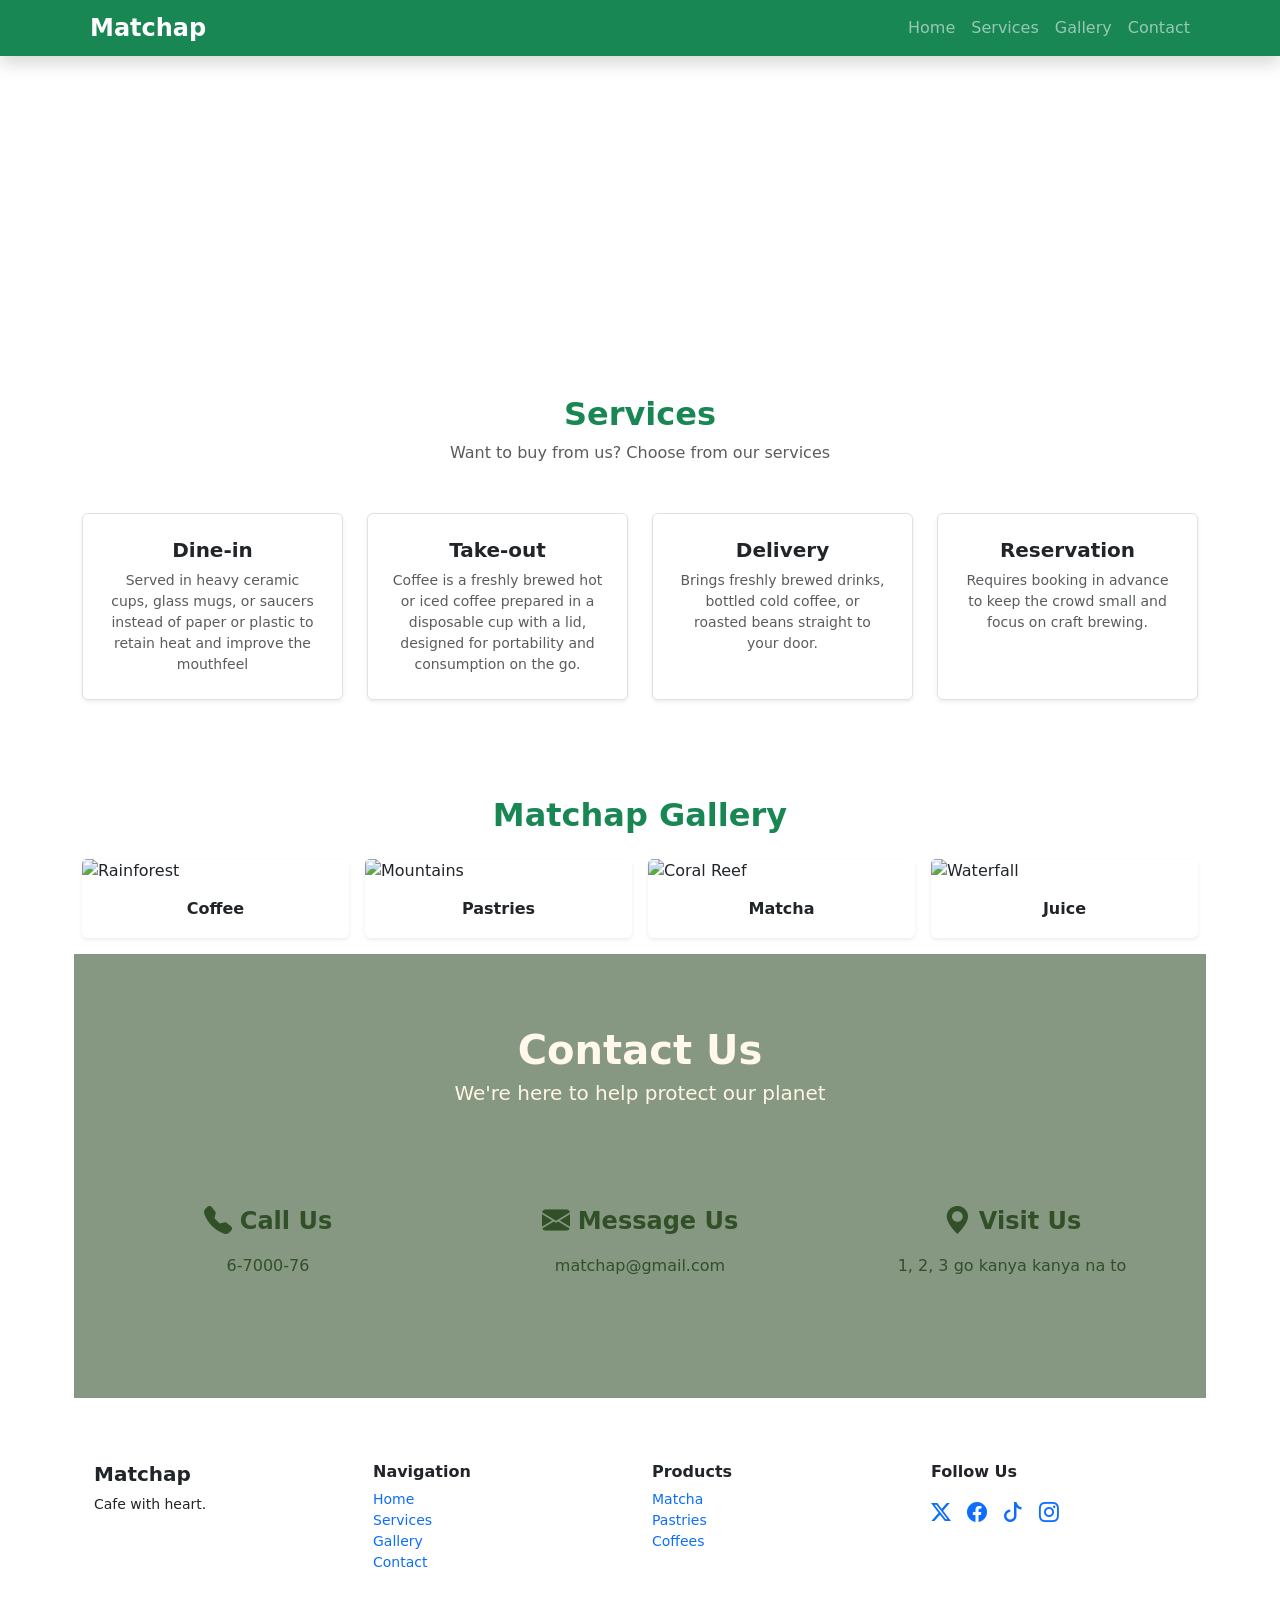
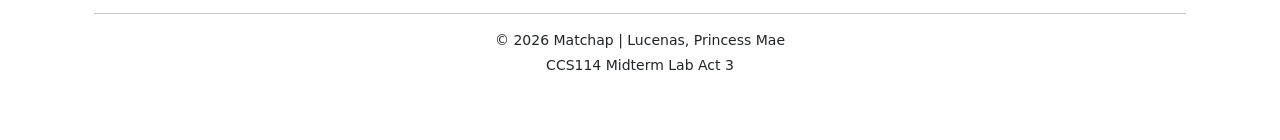
==== landing.html @ 302a8030 "Add files via upload" ====
<!DOCTYPE html>
<html lang="en">
<head>
  <meta charset="UTF-8">
  <meta name="viewport" content="width=device-width, initial-scale=1.0">
  <title>Solandise | Nature & Environment </title>

 
  <link href="https://cdn.jsdelivr.net/npm/bootstrap@5.3.8/dist/css/bootstrap.min.css" rel="stylesheet" integrity="sha384-sRIl4kxILFvY47J16cr9ZwB07vP4J8+LH7qKQnuqkuIAvNWLzeN8tE5YBujZqJLB" crossorigin="anonymous">
 
  <link rel="stylesheet" href="https://cdn.jsdelivr.net/npm/bootstrap-icons@1.13.1/font/bootstrap-icons.min.css">
   
  <link rel="stylesheet" href="style.css">

</head>
<body>

 
  <nav class="navbar navbar-expand-lg navbar-dark bg-success sticky-top navbar-sticky-fix shadow py-2">
    <div class="container">
      <a class="navbar-brand fw-bold fs-4 d-flex align-items-center gap-2" href="#home">
        <i></i>
        <h5 class="footer-brand-title fw-bold font-serif mb-0 fs-4">Matchap</h5>
      </a>
      
      <button class="navbar-toggler" type="button" data-bs-toggle="collapse" data-bs-target="#ecoNavbar" aria-controls="ecoNavbar" aria-expanded="false" aria-label="Toggle navigation">
        <span class="navbar-toggler-icon"></span>
      </button>

      <div class="collapse navbar-collapse" id="ecoNavbar">
        <ul class="navbar-nav ms-auto mb-2 mb-lg-0">
          <li class="nav-item"><a class="nav-link" href="#home">Home</a></li>
          <li class="nav-item"><a class="nav-link" href="#categories">Services</a></li>
          <li class="nav-item"><a class="nav-link" href="#gallery">Gallery</a></li>
          <li class="nav-item"><a class="nav-link" href="#contact">Contact</a></li>
        </ul>
      </div>
    </div>
  </nav>


  <header id="home" class="position-relative">
    <div id="heroCarousel" class="carousel slide carousel-fade hero-editorial-carousel" data-bs-ride="carousel">
      
      <div class="carousel-indicators hero-carousel-indicators">
        <button type="button" data-bs-target="#heroCarousel" data-bs-slide-to="0" class="active" aria-current="true" aria-label="Slide 1: Overview"></button>
        <button type="button" data-bs-target="#heroCarousel" data-bs-slide-to="1" aria-label="Slide 2: Forests"></button>
        <button type="button" data-bs-target="#heroCarousel" data-bs-slide-to="2" aria-label="Slide 3: Aquatic"></button>
        <button type="button" data-bs-target="#heroCarousel" data-bs-slide-to="3" aria-label="Slide 4: Mountains"></button>
        <button type="button" data-bs-target="#heroCarousel" data-bs-slide-to="4" aria-label="Slide 5: Arid Lands"></button>
      </div>

      <div class="carousel-inner">
        
       
        <div class="carousel-item active" data-bs-interval="6000">
          <div class="hero-slide slide-overview d-flex flex-column justify-content-center align-items-center text-white text-center px-3">
            <div class="container position-relative z-1 py-5">
              <p class="text-uppercase letter-spacing-widest small fw-bold text-white mb-2">
                Welcome to
              </p>
              <h1 class="display-1 font-serif fw-normal mb-3">
               Matchap
              </h1>
              <p class="lead text-white max-w-600 mx-auto mb-4 fs-5 fw-normal">
                Taste the goodness of our matcha, pastries, and coffees
              </p>
            </div>
          </div>
        </div>

        
        <div class="carousel-item" data-bs-interval="6000">
          <div class="hero-slide slide-forest d-flex flex-column justify-content-center align-items-center text-white text-center px-3">
            <div class="container position-relative z-1 py-5">
              <h1 class="display-1 font-serif fw-normal mb-3">
                Matcha
              </h1>
            </div>
          </div>
        </div>

       
        <div class="carousel-item" data-bs-interval="6000">
            <div class="hero-slide slide-forest d-flex flex-column justify-content-center align-items-center text-white text-center px-3">
              <div class="container position-relative z-1 py-5">
                <h1 class="display-1 font-serif fw-normal mb-3">
                  Pastries
                </h1>
              </div>
            </div>
          </div>
  

          <div class="carousel-item" data-bs-interval="6000">
            <div class="hero-slide slide-forest d-flex flex-column justify-content-center align-items-center text-white text-center px-3">
              <div class="container position-relative z-1 py-5">
                <h1 class="display-1 font-serif fw-normal mb-3">
                  Coffees
                </h1>
              </div>
            </div>
          </div>


      <button class="carousel-control-prev hero-carousel-control" type="button" data-bs-target="#heroCarousel" data-bs-slide="prev">
        <span class="carousel-control-prev-icon" aria-hidden="true"></span>
        <span class="visually-hidden">Previous</span>
      </button>
      <button class="carousel-control-next hero-carousel-control" type="button" data-bs-target="#heroCarousel" data-bs-slide="next">
        <span class="carousel-control-next-icon" aria-hidden="true"></span>
        <span class="visually-hidden">Next</span>
      </button>
    </div>
  </header>


  <section id="categories" class="py-5">
  <div class="container">
    <div class="text-center mb-5">
      <h2 class="fw-bold text-success font-serif">Services</h2>
      <p class="text-muted">Want to buy from us? Choose from our services</p>
    </div>

    <div class="row g-4">
    
      <div class="col-12 col-sm-6 col-lg-3">
        <div class="category-card card-forest p-4 border rounded text-center shadow-sm h-100 bg-white">
          <h5 class="fw-bold">Dine-in</h5>
          <p class="small text-muted mb-0">Served in heavy ceramic cups, glass mugs, or saucers instead of paper or plastic to retain heat and improve the mouthfeel</p>
        </div>
      </div>

     
      <div class="col-12 col-sm-6 col-lg-3">
        <div class="category-card card-aquatic p-4 border rounded text-center shadow-sm h-100 bg-white">
          <h5 class="fw-bold">Take-out</h5>
          <p class="small text-muted mb-0">Coffee is a freshly brewed hot or iced coffee prepared in a disposable cup with a lid, designed for portability and consumption on the go.</p>
        </div>
      </div>

      
      <div class="col-12 col-sm-6 col-lg-3">
        <div class="category-card card-mountain p-4 border rounded text-center shadow-sm h-100 bg-white">
          <h5 class="fw-bold">Delivery</h5>
          <p class="small text-muted mb-0">Brings freshly brewed drinks, bottled cold coffee, or roasted beans straight to your door.</p>
        </div>
      </div>

     
      <div class="col-12 col-sm-6 col-lg-3">
        <div class="category-card card-arid p-4 border rounded text-center shadow-sm h-100 bg-white">
          <h5 class="fw-bold">Reservation</h5>
          <p class="small text-muted mb-0"> Requires booking in advance to keep the crowd small and focus on craft brewing.</p>
        </div>
      </div>
    </div>
  </div>
</section>

  
  <section id="gallery" class="py-5">
    <div class="container">
      <div class="text-center mb-4">
        <h2 class="fw-bold text-success font-serif">Matchap Gallery</h2>
      </div>

      <div class="row g-3">
       
        <div class="col-12 col-sm-6 col-md-4 col-xl-3">
          <div class="card gallery-card h-100 shadow-sm border-0"
             
             
               data-bs-img="https://images.unsplash.com/photo-1448375240586-882707db888b?q=80&w=1200&auto=format&fit=crop"
               data-bs-desc="The Amazon Rainforest produces over 20% of the world's oxygen and shelters millions of species in its layered canopy ecosystem.">
            <div class="gallery-img-wrapper rounded-top">
              <img src="https://www.allrecipes.com/thmb/chsZz0jqIHWYz39ViZR-9k_BkkE=/1500x0/filters:no_upscale():max_bytes(150000):strip_icc()/8624835-how-to-make-a-cappuccino-beauty-4x3-0301-13d55eaad60b42058f24369c292d4ccb.jpg" class="card-img-top" alt="Rainforest">
            </div>
            <div class="card-body text-center p-3">
              <h6 class="card-title fw-bold mb-1">Coffee</h6>
            </div>
          </div>
        </div>

       
        <div class="col-12 col-sm-6 col-md-4 col-xl-3">
          <div class="card gallery-card h-100 shadow-sm border-0"
               data-bs-img="https://images.unsplash.com/photo-1464822759023-fed622ff2c3b?q=80&w=1200&auto=format&fit=crop"
               data-bs-desc="High-altitude mountain summits capped with snow offer critical freshwater reserves and unique alpine wildlife habitats.">
            <div class="gallery-img-wrapper rounded-top">
              <img src="https://encrypted-tbn0.gstatic.com/images?q=tbn:ANd9GcTPP4_k0gx8xPU3AjCWlKSpALDH6JvY8oL9SQtRkcjQSY1G3tnsMnr6jUxZ&s=10" class="card-img-top" alt="Mountains">
            </div>
            <div class="card-body text-center p-3">
              <h6 class="card-title fw-bold mb-1">Pastries</h6>
            </div>
          </div>
        </div>

       
        <div class="col-12 col-sm-6 col-md-4 col-xl-3">
          <div class="card gallery-card h-100 shadow-sm border-0"
            
               data-bs-img="https://encrypted-tbn0.gstatic.com/images?q=tbn:ANd9GcRx8ynShtuydvoX6J54wBqogexmwl8EUHrtztBY7zQAytU9ygn4oCsEX3CW&s=10q=80&w=1200&auto=format&fit=crop"
               data-bs-desc="Coral reefs act as marine rainforests, supporting 25% of all ocean life despite covering less than 1% of the seabed floor.">
            <div class="gallery-img-wrapper rounded-top">
              <img src="https://encrypted-tbn0.gstatic.com/images?q=tbn:ANd9GcQlTKJ1kAHsY4JgL_bBX0NVP59Lj6bfiFrumLeVUz4rCg&s=10" class="card-img-top" alt="Coral Reef">
            </div>
            <div class="card-body text-center p-3">
              <h6 class="card-title fw-bold mb-1">Matcha</h6>
            </div>
          </div>
        </div>

        
        <div class="col-12 col-sm-6 col-md-4 col-xl-3">
          <div class="card gallery-card h-100 shadow-sm border-0"
               data-bs-img="https://images.unsplash.com/photo-1432405972618-c60b0225b8f9?q=80&w=1200&auto=format&fit=crop"
               data-bs-desc="Cascading mountain streams deliver nutrient-rich waters into surrounding river systems and support thriving riverbank biomes.">
            <div class="gallery-img-wrapper rounded-top">
              <img src="https://www.folgerscoffee.com/folgers/articles/35%20Types%20of%20Coffee/5250/image-thumb__5250__responsive_1534_JPEG/Hero-mobile-80percent-1534x1227.a16103c4.jpg" class="card-img-top" alt="Waterfall">
            </div>
            <div class="card-body text-center p-3">
             
              <h6 class="card-title fw-bold mb-1">Juice</h6>
             
            </div>
          </div>
        </div>

       
        

 
 <section id="contact" class="py-5" style="background-color: #869782;"> 
    <div class="container py-4">
      <div class="text-center mb-5">
        <h2 class="fw-bold fs-1 font-serif mb-1" style="color: #fff8eb;">Contact Us</h2>
        <p class="fs-5 mb-0" style="color: #fff6e5;">We're here to help protect our planet</p>
      </div>

      <div class="row g-4 justify-content-center">
        
        <div class="col-12 col-md-4">
          <div class="p-5 rounded-3 h-100 d-flex flex-column justify-content-center align-items-center text-center planet-card">
            <h4 class="fw-bold d-flex align-items-center mb-3 fs-4" style="color: #315028;">
              <i class="bi bi-telephone-fill me-2 fs-3" style="color: #315028;"></i> Call Us
            </h4>
            <p class="mb-0 fs-6 fw-medium" style="color: #315028;">6-7000-76</p>
          </div>
        </div>

        
        <div class="col-12 col-md-4">
          <div class="p-5 rounded-3 h-100 d-flex flex-column justify-content-center align-items-center text-center planet-card">
            <h4 class="fw-bold d-flex align-items-center mb-3 fs-4" style="color: #315028;">
              <i class="bi bi-envelope-fill me-2 fs-3" style="color: #315028;"></i> Message Us
            </h4>
            <p class="mb-0 fs-6 fw-medium" style="color: #315028;">matchap@gmail.com</p>
          </div>
        </div>

       
        <div class="col-12 col-md-4">
          <div class="p-5 rounded-3 h-100 d-flex flex-column justify-content-center align-items-center text-center planet-card">
            <h4 class="fw-bold d-flex align-items-center mb-3 fs-4" style="color: #315028;">
              <i class="bi bi-geo-alt-fill me-2 fs-3" style="color: #315028;"></i> Visit Us
            </h4>
            <p class="mb-0 fs-6" style="color: #315028;">1, 2, 3 go kanya kanya na to</p>
          </div>
        </div>
      </div>
    </div>
</section>

  <footer class="custom-footer pt-5 pb-3">
  <div class="container">
    <div class="row g-4 mb-4">
      
 
      <div class="col-6 col-md-3">
        <div class="d-flex align-items-center gap-2 mb-2">
          <h5 class="footer-brand-title fw-bold font-serif mb-0">Matchap</h5>
        </div>
        <p class="footer-text small">Cafe with heart.</p>
    </div>

      <div class="col-6 col-md-3">
        <h6 class="footer-heading fw-bold">Navigation</h6>
        <ul class="list-unstyled small">
          <li><a href="#home" class="footer-link text-decoration-none">Home</a></li>
          <li><a href="#categories" class="footer-link text-decoration-none">Services</a></li>
          <li><a href="#gallery" class="footer-link text-decoration-none">Gallery</a></li>
          <li><a href="#contact" class="footer-link text-decoration-none">Contact</a></li>
        </ul>
      </div>


      <div class="col-6 col-md-3">
        <h6 class="footer-heading fw-bold">Products</h6>
        <ul class="list-unstyled small footer-text">
           <li><a href="#gallery" class="footer-link text-decoration-none">Matcha</a></li>
          <li><a href="#gallery" class="footer-link text-decoration-none">Pastries</a></li>
          <li><a href="#gallery" class="footer-link text-decoration-none">Coffees</a></li>
        </ul>
      </div>

      
      <div class="col-6 col-md-3">
        <h6 class="footer-heading fw-bold mb-3">Follow Us</h6>
        <div class="d-flex gap-3 fs-5">
          <a href="#" class="social-icon" aria-label="Twitter"><i class="bi bi-twitter-x"></i></a>
          <a href="#" class="social-icon" aria-label="Facebook"><i class="bi bi-facebook"></i></a>
          <a href="#" class="social-icon" aria-label="TikTok"><i class="bi bi-tiktok"></i></a>
          <a href="#" class="social-icon" aria-label="Instagram"><i class="bi bi-instagram"></i></a>
        </div>
      </div>
    </div>

    <hr class="footer-divider">

    
    <div class="text-center small footer-text">
      <p class="mb-1">&copy; 2026 Matchap | Lucenas, Princess Mae</p>
      <p class="mb-0">CCS114 Midterm Lab Act 3</p>
    </div>
  </div>
</footer>


<script src="https://cdn.jsdelivr.net/npm/bootstrap@5.3.8/dist/js/bootstrap.bundle.min.js" integrity="sha384-FKyoEForCGlyvwx9Hj09JcYn3nv7wiPVlz7YYwJrWVcXK/BmnVDxM+D2scQbITxI" crossorigin="anonymous"></script>
</body>
</html>
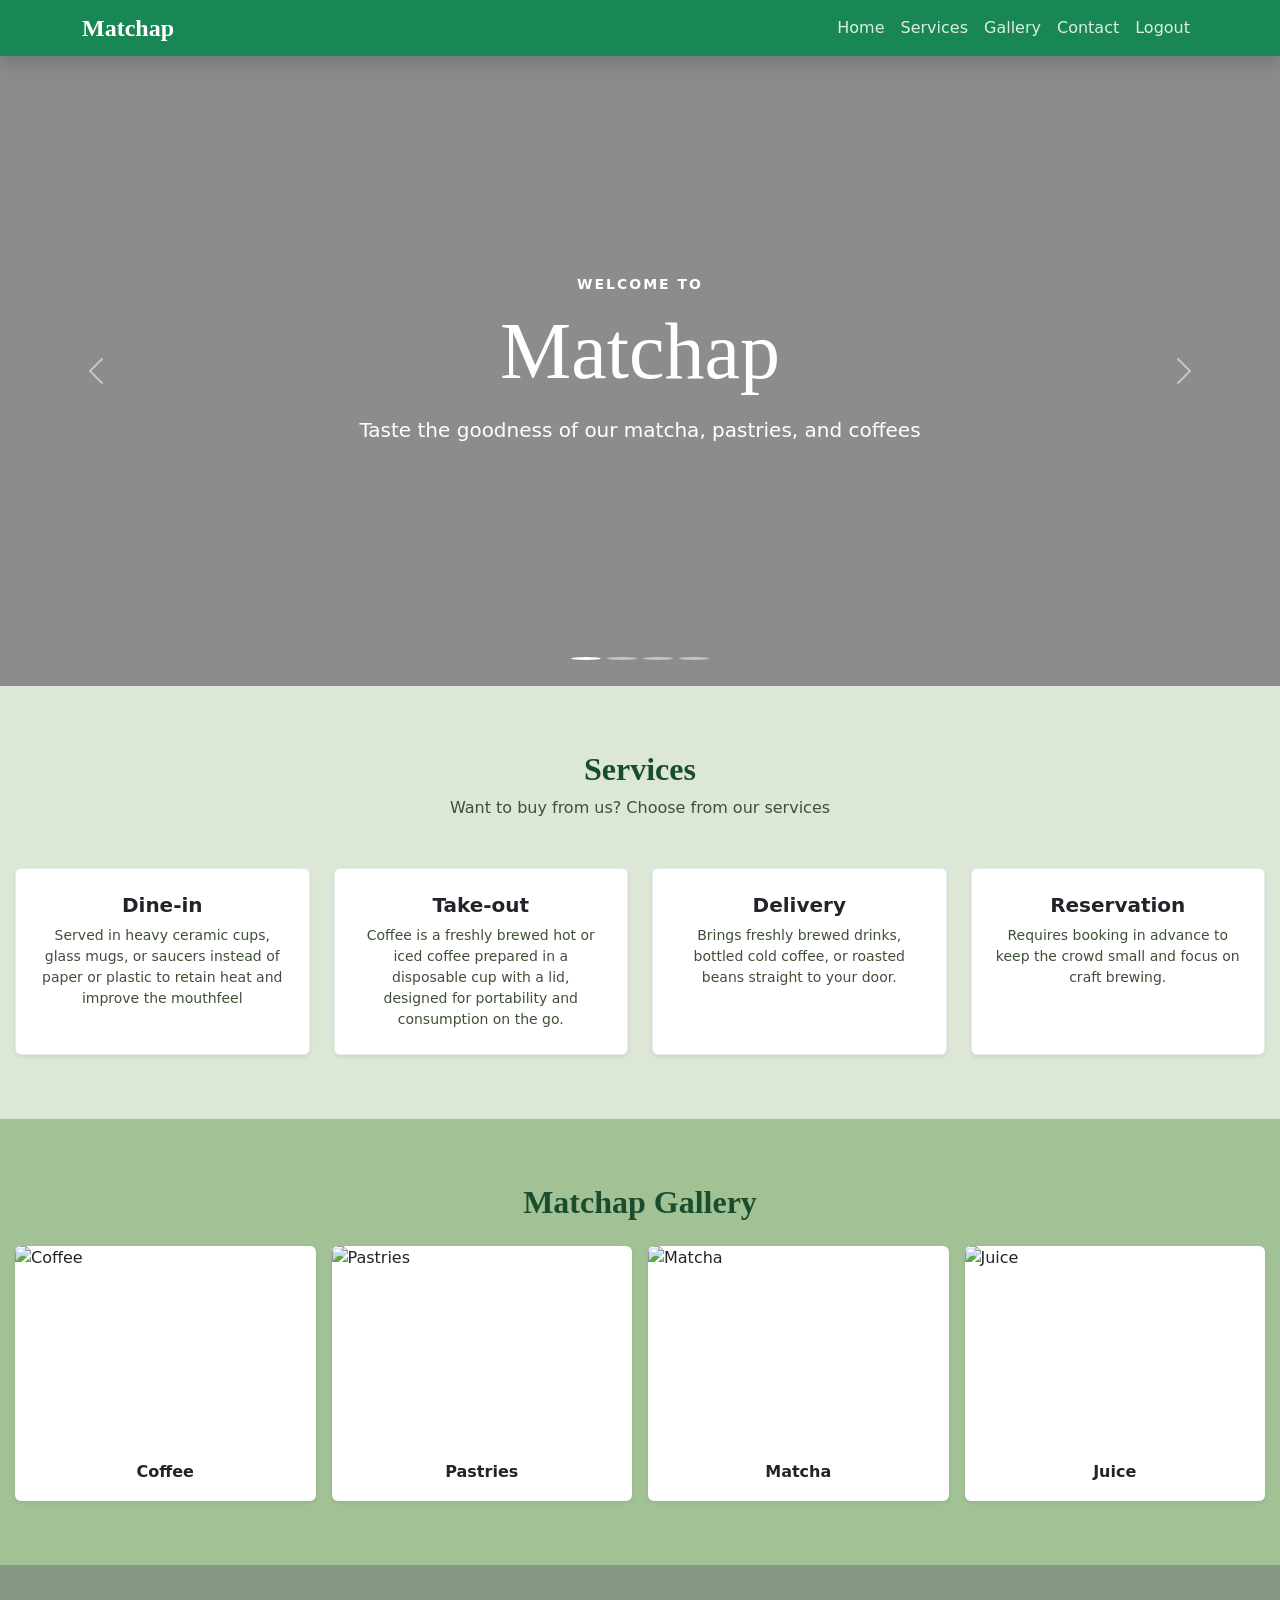
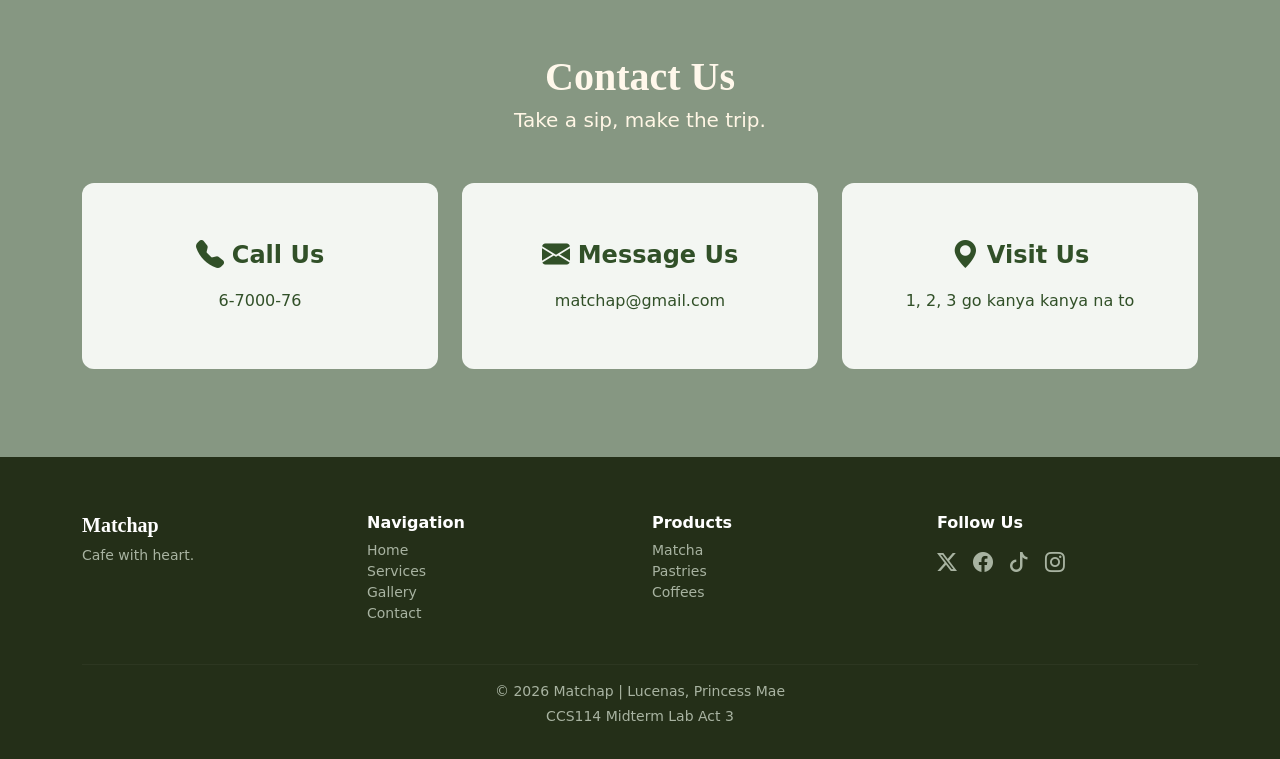
==== commit 56cabf08: "Add files via upload" ====
--- a/landing.html
+++ b/landing.html
@@ -1,27 +1,20 @@
-
-
 <!DOCTYPE html>
 <html lang="en">
 <head>
   <meta charset="UTF-8">
   <meta name="viewport" content="width=device-width, initial-scale=1.0">
-  <title>Solandise | Nature & Environment </title>
-
+  <title>Matchap | Cafe & Drinks</title>
  
   <link href="https://cdn.jsdelivr.net/npm/bootstrap@5.3.8/dist/css/bootstrap.min.css" rel="stylesheet" integrity="sha384-sRIl4kxILFvY47J16cr9ZwB07vP4J8+LH7qKQnuqkuIAvNWLzeN8tE5YBujZqJLB" crossorigin="anonymous">
- 
   <link rel="stylesheet" href="https://cdn.jsdelivr.net/npm/bootstrap-icons@1.13.1/font/bootstrap-icons.min.css">
-   
   <link rel="stylesheet" href="style.css">
-
 </head>
 <body>
 
- 
+  <!-- NAVBAR -->
   <nav class="navbar navbar-expand-lg navbar-dark bg-success sticky-top navbar-sticky-fix shadow py-2">
     <div class="container">
       <a class="navbar-brand fw-bold fs-4 d-flex align-items-center gap-2" href="#home">
-        <i></i>
         <h5 class="footer-brand-title fw-bold font-serif mb-0 fs-4">Matchap</h5>
       </a>
       
@@ -35,75 +28,58 @@
           <li class="nav-item"><a class="nav-link" href="#categories">Services</a></li>
           <li class="nav-item"><a class="nav-link" href="#gallery">Gallery</a></li>
           <li class="nav-item"><a class="nav-link" href="#contact">Contact</a></li>
+          <li class="nav-item"><a class="nav-link" href="index.html">Logout</a></li>
         </ul>
       </div>
     </div>
   </nav>
 
-
+  <!-- HERO SECTION -->
   <header id="home" class="position-relative">
     <div id="heroCarousel" class="carousel slide carousel-fade hero-editorial-carousel" data-bs-ride="carousel">
       
       <div class="carousel-indicators hero-carousel-indicators">
-        <button type="button" data-bs-target="#heroCarousel" data-bs-slide-to="0" class="active" aria-current="true" aria-label="Slide 1: Overview"></button>
-        <button type="button" data-bs-target="#heroCarousel" data-bs-slide-to="1" aria-label="Slide 2: Forests"></button>
-        <button type="button" data-bs-target="#heroCarousel" data-bs-slide-to="2" aria-label="Slide 3: Aquatic"></button>
-        <button type="button" data-bs-target="#heroCarousel" data-bs-slide-to="3" aria-label="Slide 4: Mountains"></button>
-        <button type="button" data-bs-target="#heroCarousel" data-bs-slide-to="4" aria-label="Slide 5: Arid Lands"></button>
+        <button type="button" data-bs-target="#heroCarousel" data-bs-slide-to="0" class="active" aria-current="true" aria-label="Slide 1"></button>
+        <button type="button" data-bs-target="#heroCarousel" data-bs-slide-to="1" aria-label="Slide 2"></button>
+        <button type="button" data-bs-target="#heroCarousel" data-bs-slide-to="2" aria-label="Slide 3"></button>
+        <button type="button" data-bs-target="#heroCarousel" data-bs-slide-to="3" aria-label="Slide 4"></button>
       </div>
 
       <div class="carousel-inner">
-        
-       
         <div class="carousel-item active" data-bs-interval="6000">
           <div class="hero-slide slide-overview d-flex flex-column justify-content-center align-items-center text-white text-center px-3">
             <div class="container position-relative z-1 py-5">
-              <p class="text-uppercase letter-spacing-widest small fw-bold text-white mb-2">
-                Welcome to
-              </p>
-              <h1 class="display-1 font-serif fw-normal mb-3">
-               Matchap
-              </h1>
-              <p class="lead text-white max-w-600 mx-auto mb-4 fs-5 fw-normal">
-                Taste the goodness of our matcha, pastries, and coffees
-              </p>
-            </div>
-          </div>
-        </div>
-
-        
+              <p class="text-uppercase letter-spacing-widest small fw-bold text-white mb-2">Welcome to</p>
+              <h1 class="display-1 font-serif fw-normal mb-3">Matchap</h1>
+              <p class="lead text-white max-w-600 mx-auto mb-4 fs-5 fw-normal">Taste the goodness of our matcha, pastries, and coffees</p>
+            </div>
+          </div>
+        </div>
+
         <div class="carousel-item" data-bs-interval="6000">
           <div class="hero-slide slide-forest d-flex flex-column justify-content-center align-items-center text-white text-center px-3">
             <div class="container position-relative z-1 py-5">
-              <h1 class="display-1 font-serif fw-normal mb-3">
-                Matcha
-              </h1>
-            </div>
-          </div>
-        </div>
-
-       
+              <h1 class="display-1 font-serif fw-normal mb-3">Matcha</h1>
+            </div>
+          </div>
+        </div>
+
         <div class="carousel-item" data-bs-interval="6000">
-            <div class="hero-slide slide-forest d-flex flex-column justify-content-center align-items-center text-white text-center px-3">
-              <div class="container position-relative z-1 py-5">
-                <h1 class="display-1 font-serif fw-normal mb-3">
-                  Pastries
-                </h1>
-              </div>
-            </div>
-          </div>
-  
-
-          <div class="carousel-item" data-bs-interval="6000">
-            <div class="hero-slide slide-forest d-flex flex-column justify-content-center align-items-center text-white text-center px-3">
-              <div class="container position-relative z-1 py-5">
-                <h1 class="display-1 font-serif fw-normal mb-3">
-                  Coffees
-                </h1>
-              </div>
-            </div>
-          </div>
-
+          <div class="hero-slide slide-deep d-flex flex-column justify-content-center align-items-center text-white text-center px-3">
+            <div class="container position-relative z-1 py-5">
+              <h1 class="display-1 font-serif fw-normal mb-3">Pastries</h1>
+            </div>
+          </div>
+        </div>
+
+        <div class="carousel-item" data-bs-interval="6000">
+          <div class="hero-slide slide-free d-flex flex-column justify-content-center align-items-center text-white text-center px-3">
+            <div class="container position-relative z-1 py-5">
+              <h1 class="display-1 font-serif fw-normal mb-3">Coffees</h1>
+            </div>
+          </div>
+        </div>
+      </div>
 
       <button class="carousel-control-prev hero-carousel-control" type="button" data-bs-target="#heroCarousel" data-bs-slide="prev">
         <span class="carousel-control-prev-icon" aria-hidden="true"></span>
@@ -116,51 +92,47 @@
     </div>
   </header>
 
-
+  <!-- SERVICES SECTION -->
   <section id="categories" class="py-5">
-  <div class="container">
-    <div class="text-center mb-5">
-      <h2 class="fw-bold text-success font-serif">Services</h2>
-      <p class="text-muted">Want to buy from us? Choose from our services</p>
-    </div>
-
-    <div class="row g-4">
-    
-      <div class="col-12 col-sm-6 col-lg-3">
-        <div class="category-card card-forest p-4 border rounded text-center shadow-sm h-100 bg-white">
-          <h5 class="fw-bold">Dine-in</h5>
-          <p class="small text-muted mb-0">Served in heavy ceramic cups, glass mugs, or saucers instead of paper or plastic to retain heat and improve the mouthfeel</p>
-        </div>
-      </div>
-
-     
-      <div class="col-12 col-sm-6 col-lg-3">
-        <div class="category-card card-aquatic p-4 border rounded text-center shadow-sm h-100 bg-white">
-          <h5 class="fw-bold">Take-out</h5>
-          <p class="small text-muted mb-0">Coffee is a freshly brewed hot or iced coffee prepared in a disposable cup with a lid, designed for portability and consumption on the go.</p>
-        </div>
-      </div>
-
-      
-      <div class="col-12 col-sm-6 col-lg-3">
-        <div class="category-card card-mountain p-4 border rounded text-center shadow-sm h-100 bg-white">
-          <h5 class="fw-bold">Delivery</h5>
-          <p class="small text-muted mb-0">Brings freshly brewed drinks, bottled cold coffee, or roasted beans straight to your door.</p>
-        </div>
-      </div>
-
-     
-      <div class="col-12 col-sm-6 col-lg-3">
-        <div class="category-card card-arid p-4 border rounded text-center shadow-sm h-100 bg-white">
-          <h5 class="fw-bold">Reservation</h5>
-          <p class="small text-muted mb-0"> Requires booking in advance to keep the crowd small and focus on craft brewing.</p>
-        </div>
-      </div>
-    </div>
-  </div>
-</section>
-
-  
+    <div class="container">
+      <div class="text-center mb-5">
+        <h2 class="fw-bold text-success font-serif">Services</h2>
+        <p class="text-muted">Want to buy from us? Choose from our services</p>
+      </div>
+
+      <div class="row g-4">
+        <div class="col-12 col-sm-6 col-lg-3">
+          <div class="category-card card-forest p-4 border rounded text-center shadow-sm h-100 bg-white">
+            <h5 class="fw-bold">Dine-in</h5>
+            <p class="small text-muted mb-0">Served in heavy ceramic cups, glass mugs, or saucers instead of paper or plastic to retain heat and improve the mouthfeel</p>
+          </div>
+        </div>
+
+        <div class="col-12 col-sm-6 col-lg-3">
+          <div class="category-card card-aquatic p-4 border rounded text-center shadow-sm h-100 bg-white">
+            <h5 class="fw-bold">Take-out</h5>
+            <p class="small text-muted mb-0">Coffee is a freshly brewed hot or iced coffee prepared in a disposable cup with a lid, designed for portability and consumption on the go.</p>
+          </div>
+        </div>
+
+        <div class="col-12 col-sm-6 col-lg-3">
+          <div class="category-card card-mountain p-4 border rounded text-center shadow-sm h-100 bg-white">
+            <h5 class="fw-bold">Delivery</h5>
+            <p class="small text-muted mb-0">Brings freshly brewed drinks, bottled cold coffee, or roasted beans straight to your door.</p>
+          </div>
+        </div>
+
+        <div class="col-12 col-sm-6 col-lg-3">
+          <div class="category-card card-arid p-4 border rounded text-center shadow-sm h-100 bg-white">
+            <h5 class="fw-bold">Reservation</h5>
+            <p class="small text-muted mb-0">Requires booking in advance to keep the crowd small and focus on craft brewing.</p>
+          </div>
+        </div>
+      </div>
+    </div>
+  </section>
+
+  <!-- GALLERY SECTION -->
   <section id="gallery" class="py-5">
     <div class="container">
       <div class="text-center mb-4">
@@ -168,15 +140,10 @@
       </div>
 
       <div class="row g-3">
-       
-        <div class="col-12 col-sm-6 col-md-4 col-xl-3">
-          <div class="card gallery-card h-100 shadow-sm border-0"
-             
-             
-               data-bs-img="https://images.unsplash.com/photo-1448375240586-882707db888b?q=80&w=1200&auto=format&fit=crop"
-               data-bs-desc="The Amazon Rainforest produces over 20% of the world's oxygen and shelters millions of species in its layered canopy ecosystem.">
-            <div class="gallery-img-wrapper rounded-top">
-              <img src="https://www.allrecipes.com/thmb/chsZz0jqIHWYz39ViZR-9k_BkkE=/1500x0/filters:no_upscale():max_bytes(150000):strip_icc()/8624835-how-to-make-a-cappuccino-beauty-4x3-0301-13d55eaad60b42058f24369c292d4ccb.jpg" class="card-img-top" alt="Rainforest">
+        <div class="col-12 col-sm-6 col-md-4 col-xl-3">
+          <div class="card gallery-card h-100 shadow-sm border-0">
+            <div class="gallery-img-wrapper rounded-top">
+              <img src="https://www.allrecipes.com/thmb/chsZz0jqIHWYz39ViZR-9k_BkkE=/1500x0/filters:no_upscale():max_bytes(150000):strip_icc()/8624835-how-to-make-a-cappuccino-beauty-4x3-0301-13d55eaad60b42058f24369c292d4ccb.jpg" class="card-img-top" alt="Coffee">
             </div>
             <div class="card-body text-center p-3">
               <h6 class="card-title fw-bold mb-1">Coffee</h6>
@@ -184,13 +151,10 @@
           </div>
         </div>
 
-       
-        <div class="col-12 col-sm-6 col-md-4 col-xl-3">
-          <div class="card gallery-card h-100 shadow-sm border-0"
-               data-bs-img="https://images.unsplash.com/photo-1464822759023-fed622ff2c3b?q=80&w=1200&auto=format&fit=crop"
-               data-bs-desc="High-altitude mountain summits capped with snow offer critical freshwater reserves and unique alpine wildlife habitats.">
-            <div class="gallery-img-wrapper rounded-top">
-              <img src="https://encrypted-tbn0.gstatic.com/images?q=tbn:ANd9GcTPP4_k0gx8xPU3AjCWlKSpALDH6JvY8oL9SQtRkcjQSY1G3tnsMnr6jUxZ&s=10" class="card-img-top" alt="Mountains">
+        <div class="col-12 col-sm-6 col-md-4 col-xl-3">
+          <div class="card gallery-card h-100 shadow-sm border-0">
+            <div class="gallery-img-wrapper rounded-top">
+              <img src="https://encrypted-tbn0.gstatic.com/images?q=tbn:ANd9GcTPP4_k0gx8xPU3AjCWlKSpALDH6JvY8oL9SQtRkcjQSY1G3tnsMnr6jUxZ&s=10" class="card-img-top" alt="Pastries">
             </div>
             <div class="card-body text-center p-3">
               <h6 class="card-title fw-bold mb-1">Pastries</h6>
@@ -198,14 +162,10 @@
           </div>
         </div>
 
-       
-        <div class="col-12 col-sm-6 col-md-4 col-xl-3">
-          <div class="card gallery-card h-100 shadow-sm border-0"
-            
-               data-bs-img="https://encrypted-tbn0.gstatic.com/images?q=tbn:ANd9GcRx8ynShtuydvoX6J54wBqogexmwl8EUHrtztBY7zQAytU9ygn4oCsEX3CW&s=10q=80&w=1200&auto=format&fit=crop"
-               data-bs-desc="Coral reefs act as marine rainforests, supporting 25% of all ocean life despite covering less than 1% of the seabed floor.">
-            <div class="gallery-img-wrapper rounded-top">
-              <img src="https://encrypted-tbn0.gstatic.com/images?q=tbn:ANd9GcQlTKJ1kAHsY4JgL_bBX0NVP59Lj6bfiFrumLeVUz4rCg&s=10" class="card-img-top" alt="Coral Reef">
+        <div class="col-12 col-sm-6 col-md-4 col-xl-3">
+          <div class="card gallery-card h-100 shadow-sm border-0">
+            <div class="gallery-img-wrapper rounded-top">
+              <img src="https://encrypted-tbn0.gstatic.com/images?q=tbn:ANd9GcQlTKJ1kAHsY4JgL_bBX0NVP59Lj6bfiFrumLeVUz4rCg&s=10" class="card-img-top" alt="Matcha">
             </div>
             <div class="card-body text-center p-3">
               <h6 class="card-title fw-bold mb-1">Matcha</h6>
@@ -213,35 +173,29 @@
           </div>
         </div>
 
-        
-        <div class="col-12 col-sm-6 col-md-4 col-xl-3">
-          <div class="card gallery-card h-100 shadow-sm border-0"
-               data-bs-img="https://images.unsplash.com/photo-1432405972618-c60b0225b8f9?q=80&w=1200&auto=format&fit=crop"
-               data-bs-desc="Cascading mountain streams deliver nutrient-rich waters into surrounding river systems and support thriving riverbank biomes.">
-            <div class="gallery-img-wrapper rounded-top">
-              <img src="https://www.folgerscoffee.com/folgers/articles/35%20Types%20of%20Coffee/5250/image-thumb__5250__responsive_1534_JPEG/Hero-mobile-80percent-1534x1227.a16103c4.jpg" class="card-img-top" alt="Waterfall">
-            </div>
-            <div class="card-body text-center p-3">
-             
+        <div class="col-12 col-sm-6 col-md-4 col-xl-3">
+          <div class="card gallery-card h-100 shadow-sm border-0">
+            <div class="gallery-img-wrapper rounded-top">
+              <img src="https://encrypted-tbn0.gstatic.com/images?q=tbn:ANd9GcTUtmBJahwuh82Pt_-CemdLe5ld27fREx0npn7upsz8IQitj93lu3Gw5Z4d&s=10" class="card-img-top" alt="Juice">
+            </div>
+            <div class="card-body text-center p-3">
               <h6 class="card-title fw-bold mb-1">Juice</h6>
-             
-            </div>
-          </div>
-        </div>
-
-       
-        
-
- 
- <section id="contact" class="py-5" style="background-color: #869782;"> 
+            </div>
+          </div>
+        </div>
+      </div>
+    </div>
+  </section>
+
+  <!-- CONTACT SECTION (FULL VIEWPORT WIDTH) -->
+  <section id="contact"> 
     <div class="container py-4">
       <div class="text-center mb-5">
         <h2 class="fw-bold fs-1 font-serif mb-1" style="color: #fff8eb;">Contact Us</h2>
-        <p class="fs-5 mb-0" style="color: #fff6e5;">We're here to help protect our planet</p>
+        <p class="fs-5 mb-0" style="color: #fff6e5;">Take a sip, make the trip.</p>
       </div>
 
       <div class="row g-4 justify-content-center">
-        
         <div class="col-12 col-md-4">
           <div class="p-5 rounded-3 h-100 d-flex flex-column justify-content-center align-items-center text-center planet-card">
             <h4 class="fw-bold d-flex align-items-center mb-3 fs-4" style="color: #315028;">
@@ -251,7 +205,6 @@
           </div>
         </div>
 
-        
         <div class="col-12 col-md-4">
           <div class="p-5 rounded-3 h-100 d-flex flex-column justify-content-center align-items-center text-center planet-card">
             <h4 class="fw-bold d-flex align-items-center mb-3 fs-4" style="color: #315028;">
@@ -261,7 +214,6 @@
           </div>
         </div>
 
-       
         <div class="col-12 col-md-4">
           <div class="p-5 rounded-3 h-100 d-flex flex-column justify-content-center align-items-center text-center planet-card">
             <h4 class="fw-bold d-flex align-items-center mb-3 fs-4" style="color: #315028;">
@@ -272,63 +224,58 @@
         </div>
       </div>
     </div>
-</section>
-
-  <footer class="custom-footer pt-5 pb-3">
-  <div class="container">
-    <div class="row g-4 mb-4">
-      
- 
-      <div class="col-6 col-md-3">
-        <div class="d-flex align-items-center gap-2 mb-2">
-          <h5 class="footer-brand-title fw-bold font-serif mb-0">Matchap</h5>
-        </div>
-        <p class="footer-text small">Cafe with heart.</p>
-    </div>
-
-      <div class="col-6 col-md-3">
-        <h6 class="footer-heading fw-bold">Navigation</h6>
-        <ul class="list-unstyled small">
-          <li><a href="#home" class="footer-link text-decoration-none">Home</a></li>
-          <li><a href="#categories" class="footer-link text-decoration-none">Services</a></li>
-          <li><a href="#gallery" class="footer-link text-decoration-none">Gallery</a></li>
-          <li><a href="#contact" class="footer-link text-decoration-none">Contact</a></li>
-        </ul>
-      </div>
-
-
-      <div class="col-6 col-md-3">
-        <h6 class="footer-heading fw-bold">Products</h6>
-        <ul class="list-unstyled small footer-text">
-           <li><a href="#gallery" class="footer-link text-decoration-none">Matcha</a></li>
-          <li><a href="#gallery" class="footer-link text-decoration-none">Pastries</a></li>
-          <li><a href="#gallery" class="footer-link text-decoration-none">Coffees</a></li>
-        </ul>
-      </div>
-
-      
-      <div class="col-6 col-md-3">
-        <h6 class="footer-heading fw-bold mb-3">Follow Us</h6>
-        <div class="d-flex gap-3 fs-5">
-          <a href="#" class="social-icon" aria-label="Twitter"><i class="bi bi-twitter-x"></i></a>
-          <a href="#" class="social-icon" aria-label="Facebook"><i class="bi bi-facebook"></i></a>
-          <a href="#" class="social-icon" aria-label="TikTok"><i class="bi bi-tiktok"></i></a>
-          <a href="#" class="social-icon" aria-label="Instagram"><i class="bi bi-instagram"></i></a>
-        </div>
-      </div>
-    </div>
-
-    <hr class="footer-divider">
-
-    
-    <div class="text-center small footer-text">
-      <p class="mb-1">&copy; 2026 Matchap | Lucenas, Princess Mae</p>
-      <p class="mb-0">CCS114 Midterm Lab Act 3</p>
-    </div>
-  </div>
-</footer>
-
-
-<script src="https://cdn.jsdelivr.net/npm/bootstrap@5.3.8/dist/js/bootstrap.bundle.min.js" integrity="sha384-FKyoEForCGlyvwx9Hj09JcYn3nv7wiPVlz7YYwJrWVcXK/BmnVDxM+D2scQbITxI" crossorigin="anonymous"></script>
+  </section>
+
+  <!-- FOOTER (FULL VIEWPORT WIDTH) -->
+  <footer class="custom-footer">
+    <div class="container">
+      <div class="row g-4 mb-4">
+        <div class="col-6 col-md-3">
+          <div class="d-flex align-items-center gap-2 mb-2">
+            <h5 class="footer-brand-title fw-bold font-serif mb-0">Matchap</h5>
+          </div>
+          <p class="footer-text small">Cafe with heart.</p>
+        </div>
+
+        <div class="col-6 col-md-3">
+          <h6 class="footer-heading fw-bold">Navigation</h6>
+          <ul class="list-unstyled small">
+            <li><a href="#home" class="footer-link text-decoration-none">Home</a></li>
+            <li><a href="#categories" class="footer-link text-decoration-none">Services</a></li>
+            <li><a href="#gallery" class="footer-link text-decoration-none">Gallery</a></li>
+            <li><a href="#contact" class="footer-link text-decoration-none">Contact</a></li>
+          </ul>
+        </div>
+
+        <div class="col-6 col-md-3">
+          <h6 class="footer-heading fw-bold">Products</h6>
+          <ul class="list-unstyled small footer-text">
+            <li><a href="#gallery" class="footer-link text-decoration-none">Matcha</a></li>
+            <li><a href="#gallery" class="footer-link text-decoration-none">Pastries</a></li>
+            <li><a href="#gallery" class="footer-link text-decoration-none">Coffees</a></li>
+          </ul>
+        </div>
+
+        <div class="col-6 col-md-3">
+          <h6 class="footer-heading fw-bold mb-3">Follow Us</h6>
+          <div class="d-flex gap-3 fs-5">
+            <a href="#" class="social-icon" aria-label="Twitter"><i class="bi bi-twitter-x"></i></a>
+            <a href="#" class="social-icon" aria-label="Facebook"><i class="bi bi-facebook"></i></a>
+            <a href="#" class="social-icon" aria-label="TikTok"><i class="bi bi-tiktok"></i></a>
+            <a href="#" class="social-icon" aria-label="Instagram"><i class="bi bi-instagram"></i></a>
+          </div>
+        </div>
+      </div>
+
+      <hr class="footer-divider">
+
+      <div class="text-center small footer-text">
+        <p class="mb-1">&copy; 2026 Matchap | Lucenas, Princess Mae</p>
+        <p class="mb-0">CCS114 Midterm Lab Act 3</p>
+      </div>
+    </div>
+  </footer>
+
+  <script src="https://cdn.jsdelivr.net/npm/bootstrap@5.3.8/dist/js/bootstrap.bundle.min.js" integrity="sha384-FKyoEForCGlyvwx9Hj09JcYn3nv7wiPVlz7YYwJrWVcXK/BmnVDxM+D2scQbITxI" crossorigin="anonymous"></script>
 </body>
 </html>
--- a/style.css
+++ b/style.css
@@ -0,0 +1,360 @@
+
+:root {
+  --primary-green: #364224;
+  --secondary-green: #748f69;
+  --light-green: #a2c295;
+  --accent-green: #869782;
+  --dark-green: #315028;
+  --font-serif: Georgia, serif;
+}
+
+body {
+  font-family: system-ui, -apple-system, "Segoe UI", Roboto, "Helvetica Neue", Arial, sans-serif;
+  color: #212529;
+}
+
+.font-serif {
+  font-family: var(--font-serif);
+}
+
+.max-w-600 {
+  max-width: 600px;
+}
+
+.letter-spacing-widest {
+  letter-spacing: 2px;
+}
+
+
+.btn-custom {
+  border-radius: 0.5rem;
+  transition: opacity 0.2s ease-in-out;
+}
+
+.btn-custom:hover {
+  opacity: 0.9;
+}
+
+
+.login .btn,
+.login button,
+.login .btn-custom {
+  display: block !important;
+  margin-left: auto !important;
+  margin-right: auto !important;
+  text-align: center;
+}
+
+.login a,
+.login a:hover,
+.login button,
+.login .btn-custom {
+  text-decoration: none !important;
+}
+
+
+.login-img,
+.card .col-md-6 img {
+  width: 100% !important;
+  height: 100% !important;
+  object-fit: cover !important;
+  object-position: center !important;
+  display: block !important;
+  border-top-left-radius: 1rem;
+  border-bottom-left-radius: 1rem;
+}
+
+
+.card .row.g-0 {
+  align-items: stretch !important;
+}
+
+.sign h5 {
+  color: #3f4e34;
+}
+
+
+.background-radial-gradient {
+  background-color: hsl(100, 20%, 20%);
+  background-image: radial-gradient(
+      650px circle at 0% 0%,
+      hsl(100, 25%, 35%) 15%,
+      hsl(100, 25%, 25%) 35%,
+      hsl(100, 20%, 15%) 75%,
+      transparent 100%
+    ),
+    radial-gradient(
+      1250px circle at 100% 100%,
+      hsl(100, 25%, 35%) 15%,
+      hsl(100, 25%, 25%) 35%,
+      hsl(100, 20%, 15%) 75%,
+      hsl(100, 20%, 10%) 80%,
+      transparent 100%
+    );
+}
+
+
+
+
+
+.bg-glass {
+  background-color: hsla(0, 0%, 100%, 0.9) !important;
+  backdrop-filter: saturate(200%) blur(25px);
+  border-radius: 1rem;
+}
+
+
+#radius-shape-1 {
+  height: 220px;
+  width: 220px;
+  top: -60px;
+  left: -130px;
+  background: radial-gradient(#638257, #8bb47c);
+  overflow: hidden;
+}
+
+#radius-shape-2 {
+  border-radius: 38% 62% 63% 37% / 41% 44% 56% 59%;
+  bottom: -60px;
+  right: -110px;
+  width: 300px;
+  height: 300px;
+  background: radial-gradient(#638257, #8bb47c);
+  overflow: hidden;
+}
+
+
+.navbar-sticky-fix {
+  z-index: 1030;
+}
+
+.navbar-dark .nav-link {
+  color: rgba(255, 255, 255, 0.85);
+  font-weight: 500;
+  transition: color 0.2s ease;
+}
+
+.navbar-dark .nav-link:hover {
+  color: #ffffff;
+}
+
+
+.hero-editorial-carousel .hero-slide {
+  min-height: 70vh;
+  background-size: cover;
+  background-position: center;
+  background-repeat: no-repeat;
+  position: relative;
+}
+
+
+.hero-slide::before {
+  content: "";
+  position: absolute;
+  top: 0;
+  left: 0;
+  width: 100%;
+  height: 100%;
+  background: rgba(0, 0, 0, 0.45);
+}
+
+.slide-overview {
+  background-image: url('https://www.thetimes.com/imageserver/image/0f51183d-f8d3-461b-bb58-5dad002eb1e3.jpg?strip=all&format=webp&crop=3667px%2C2871px%2C0px%2C1264px&resize=2360');
+}
+
+.slide-forest {
+  background-image: url('https://images.unsplash.com/photo-1582785513054-8d1bf9d69c1a?fm=jpg&q=60&w=3000&auto=format&fit=crop&ixlib=rb-4.1.0&ixid=M3wxMjA3fDB8MHxzZWFyY2h8Mnx8bWF0Y2hhJTIwYWVzdGhldGljfGVufDB8fDB8fHww');
+}
+
+.slide-deep {
+    background-image: url(https://media.timeout.com/images/105929435/750/562/image.jpg);
+
+}
+
+.slide-free{
+    background-image: url('https://plus.unsplash.com/premium_photo-1674327105076-36c4419864cf?fm=jpg&q=60&w=3000&auto=format&fit=crop&ixlib=rb-4.1.0&ixid=M3wxMjA3fDB8MHxzZWFyY2h8NXx8Y29mZmVlJTIwYWVzdGhldGljfGVufDB8fDB8fHww');
+}
+
+.hero-carousel-indicators button {
+  width: 12px;
+  height: 12px;
+  border-radius: 50%;
+  margin: 0 5px;
+}
+
+
+#categories {
+  background-color: #dce7d5 !important; 
+  width: 100vw !important;
+  max-width: 100vw !important;
+  position: relative;
+  left: 50%;
+  right: 50%;
+  margin-left: -50vw !important;
+  margin-right: -50vw !important;
+  padding: 4rem 0 !important;
+}
+
+#categories > .container {
+  max-width: 1300px !important;
+  margin-left: auto !important;
+  margin-right: auto !important;
+  padding-left: 15px !important;
+  padding-right: 15px !important;
+}
+
+
+#categories h2 {
+  color: #1a4d2e !important; 
+}
+
+#categories .text-muted {
+  color: #3f5038 !important; 
+}
+.category-card {
+  transition: transform 0.3s ease, box-shadow 0.3s ease;
+  border-color: #e9ecef !important;
+}
+
+.category-card:hover {
+  transform: translateY(-5px);
+  box-shadow: 0 0.5rem 1rem rgba(0, 0, 0, 0.15) !important;
+}
+
+
+   #gallery {
+  background-color: #a2c295 !important; 
+  width: 100vw !important;
+  max-width: 100vw !important;
+  position: relative;
+  left: 50%;
+  right: 50%;
+  margin-left: -50vw !important;
+  margin-right: -50vw !important;
+  padding: 4rem 0 !important;
+}
+
+#gallery > .container {
+  max-width: 1300px !important;
+  margin-left: auto !important;
+  margin-right: auto !important;
+  padding-left: 15px !important;
+  padding-right: 15px !important;
+}
+
+#gallery h2 {
+  color: #1a4d2e !important; 
+}
+.gallery-card {
+  transition: transform 0.3s ease, box-shadow 0.3s ease;
+  overflow: hidden;
+}
+
+.gallery-card:hover {
+  transform: translateY(-4px);
+  box-shadow: 0 0.5rem 1rem rgba(0, 0, 0, 0.12) !important;
+}
+
+.gallery-img-wrapper {
+  overflow: hidden;
+  height: 200px;
+}
+
+.gallery-img-wrapper img {
+  width: 100%;
+  height: 100%;
+  object-fit: cover;
+  transition: transform 0.4s ease;
+}
+
+.gallery-card:hover .gallery-img-wrapper img {
+  transform: scale(1.08);
+}
+
+
+#contact {
+  background-color: #869782 !important; 
+  margin: 0 !important;
+  padding: 4rem 0 !important;
+  width: 100% !important;
+  max-width: 100% !important;
+}
+
+#contact h2 {
+  color: #fff8eb !important;
+}
+
+#contact p.fs-5 {
+  color: #fff6e5 !important;
+}
+
+
+.planet-card {
+  background-color: #f3f6f2 !important; 
+  border: none !important;
+  border-radius: 12px !important;
+  padding: 3.5rem 1.5rem !important;
+  box-shadow: none !important;
+  transition: transform 0.2s ease-in-out;
+}
+
+.planet-card:hover {
+  transform: translateY(-3px);
+}
+
+.planet-card h4,
+.planet-card p,
+.planet-card i {
+  color: #315028 !important; 
+  font-weight: 700 !important;
+}
+
+.planet-card p {
+  font-weight: 500 !important;
+}
+
+
+.custom-footer {
+  background-color: #242f18 !important; 
+  color: #d1d7cd !important;
+  margin: 0 !important;
+  padding-top: 3.5rem !important;
+  padding-bottom: 2rem !important;
+  width: 100% !important;
+  max-width: 100% !important;
+}
+
+.footer-brand-title,
+.footer-heading {
+  color: #ffffff !important;
+  font-weight: 700 !important;
+}
+
+.footer-text,
+.footer-link {
+  color: #a8b3a1 !important;
+  font-weight: 400;
+  transition: color 0.2s ease;
+}
+
+.footer-link:hover {
+  color: #ffffff !important;
+}
+
+.footer-divider {
+  border-color: rgba(255, 255, 255, 0.15) !important;
+}
+
+.social-icon {
+  color: #a8b3a1 !important;
+  font-size: 1.25rem;
+  transition: transform 0.2s ease, color 0.2s ease;
+  display: inline-block;
+}
+
+.social-icon:hover {
+  color: #ffffff !important;
+  transform: translateY(-2px);
+}
+
+
